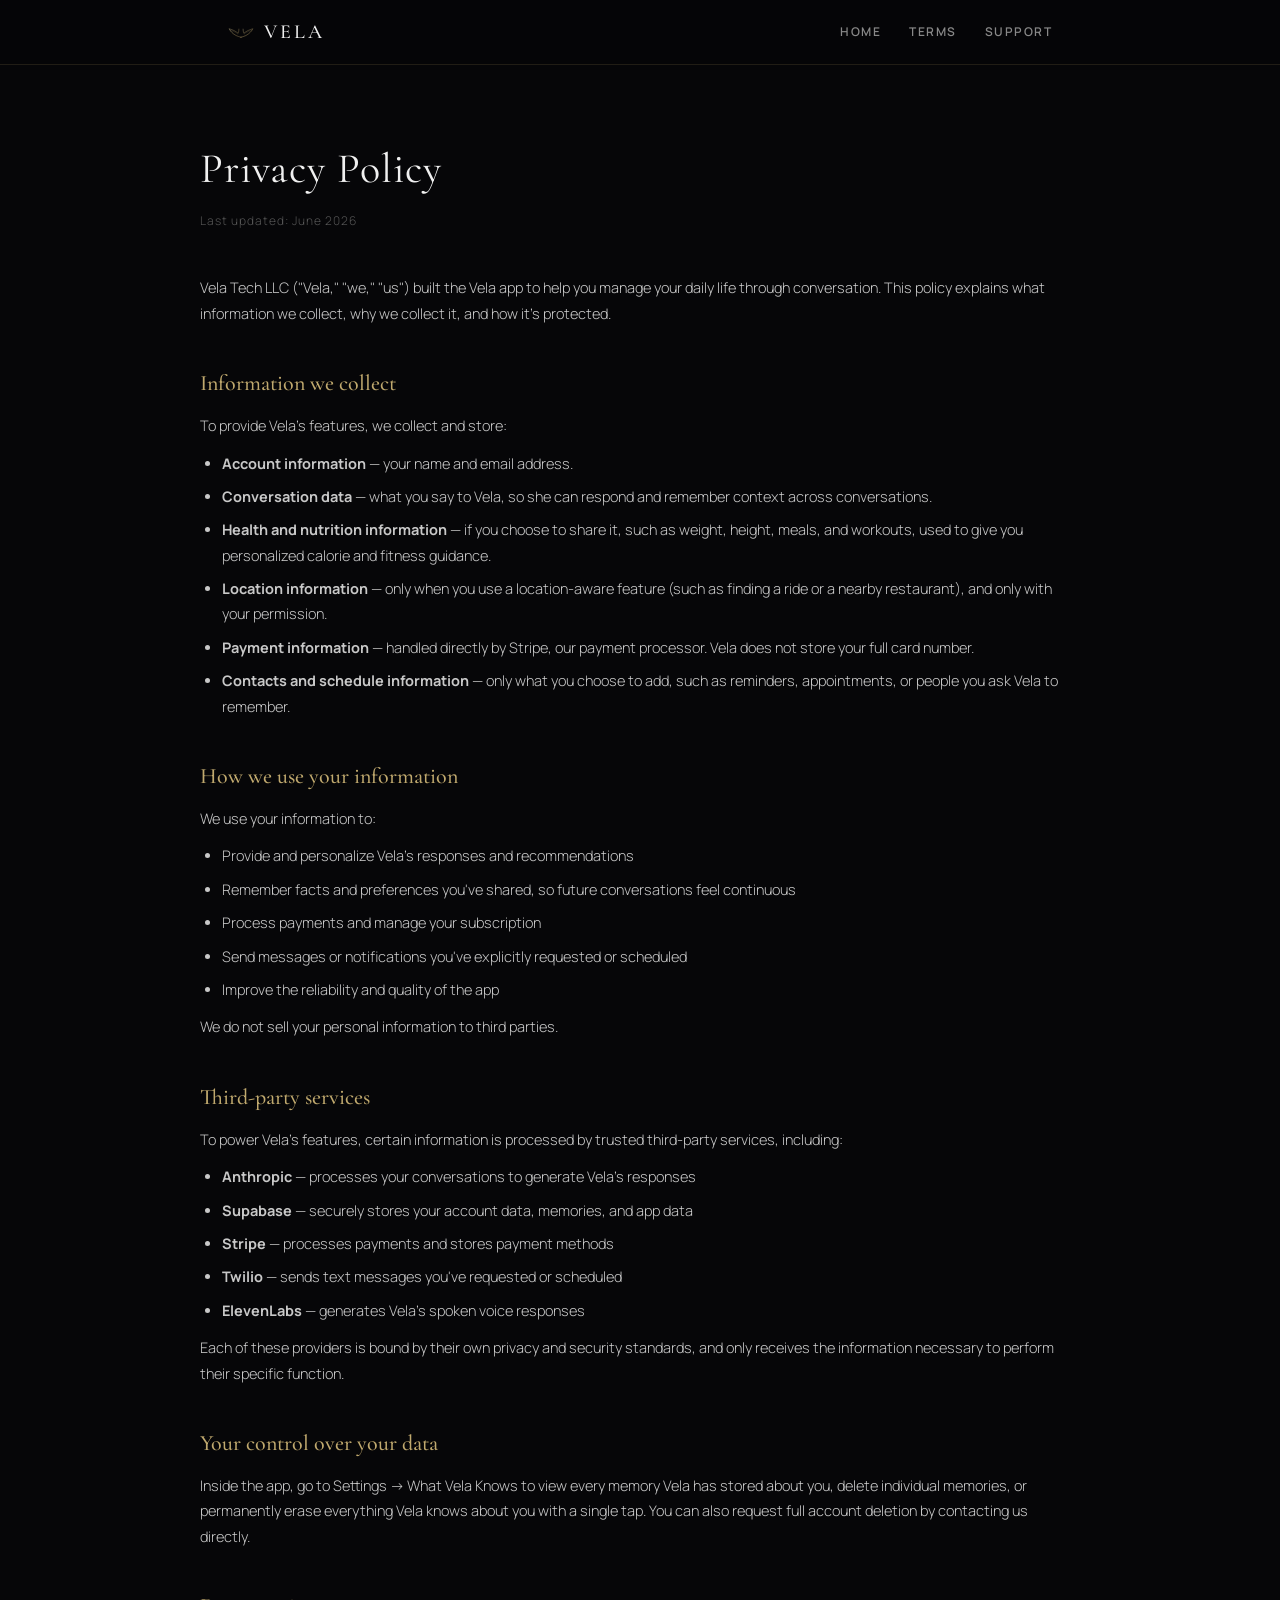
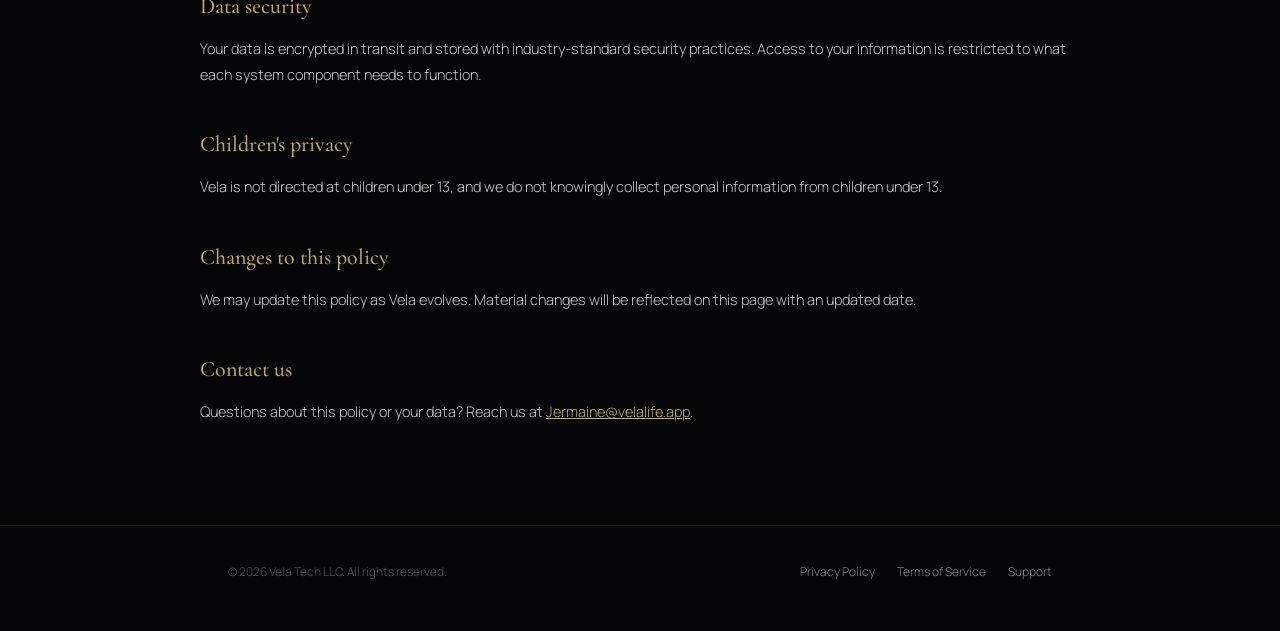
==== privacy.html @ ca6d5142 "Initial Vela website" ====
<!DOCTYPE html>
<html lang="en">
<head>
<meta charset="UTF-8">
<meta name="viewport" content="width=device-width, initial-scale=1.0">
<title>Privacy Policy — Vela</title>
<link rel="icon" href="assets/wing-mark.svg" type="image/svg+xml">
<link rel="stylesheet" href="assets/style.css">
</head>
<body>

<nav class="site-nav">
  <div class="wrap">
    <a href="/" class="nav-brand">
      <img src="assets/wing-mark.svg" alt="">
      <span>VELA</span>
    </a>
    <div class="nav-links">
      <a href="/">Home</a>
      <a href="terms.html">Terms</a>
      <a href="support.html">Support</a>
    </div>
  </div>
</nav>

<div class="wrap legal">
  <h1>Privacy Policy</h1>
  <p class="updated">Last updated: June 2026</p>

  <p>
    Vela Tech LLC ("Vela," "we," "us") built the Vela app to help you
    manage your daily life through conversation. This policy explains
    what information we collect, why we collect it, and how it's
    protected.
  </p>

  <h2>Information we collect</h2>
  <p>To provide Vela's features, we collect and store:</p>
  <ul>
    <li><strong>Account information</strong> — your name and email address.</li>
    <li><strong>Conversation data</strong> — what you say to Vela, so she can respond and remember context across conversations.</li>
    <li><strong>Health and nutrition information</strong> — if you choose to share it, such as weight, height, meals, and workouts, used to give you personalized calorie and fitness guidance.</li>
    <li><strong>Location information</strong> — only when you use a location-aware feature (such as finding a ride or a nearby restaurant), and only with your permission.</li>
    <li><strong>Payment information</strong> — handled directly by Stripe, our payment processor. Vela does not store your full card number.</li>
    <li><strong>Contacts and schedule information</strong> — only what you choose to add, such as reminders, appointments, or people you ask Vela to remember.</li>
  </ul>

  <h2>How we use your information</h2>
  <p>We use your information to:</p>
  <ul>
    <li>Provide and personalize Vela's responses and recommendations</li>
    <li>Remember facts and preferences you've shared, so future conversations feel continuous</li>
    <li>Process payments and manage your subscription</li>
    <li>Send messages or notifications you've explicitly requested or scheduled</li>
    <li>Improve the reliability and quality of the app</li>
  </ul>
  <p>We do not sell your personal information to third parties.</p>

  <h2>Third-party services</h2>
  <p>
    To power Vela's features, certain information is processed by trusted
    third-party services, including:
  </p>
  <ul>
    <li><strong>Anthropic</strong> — processes your conversations to generate Vela's responses</li>
    <li><strong>Supabase</strong> — securely stores your account data, memories, and app data</li>
    <li><strong>Stripe</strong> — processes payments and stores payment methods</li>
    <li><strong>Twilio</strong> — sends text messages you've requested or scheduled</li>
    <li><strong>ElevenLabs</strong> — generates Vela's spoken voice responses</li>
  </ul>
  <p>
    Each of these providers is bound by their own privacy and security
    standards, and only receives the information necessary to perform
    their specific function.
  </p>

  <h2>Your control over your data</h2>
  <p>
    Inside the app, go to Settings → What Vela Knows to view every
    memory Vela has stored about you, delete individual memories, or
    permanently erase everything Vela knows about you with a single tap.
    You can also request full account deletion by contacting us directly.
  </p>

  <h2>Data security</h2>
  <p>
    Your data is encrypted in transit and stored with industry-standard
    security practices. Access to your information is restricted to what
    each system component needs to function.
  </p>

  <h2>Children's privacy</h2>
  <p>
    Vela is not directed at children under 13, and we do not knowingly
    collect personal information from children under 13.
  </p>

  <h2>Changes to this policy</h2>
  <p>
    We may update this policy as Vela evolves. Material changes will be
    reflected on this page with an updated date.
  </p>

  <h2>Contact us</h2>
  <p>
    Questions about this policy or your data? Reach us at
    <a href="mailto:Jermaine@velalife.app">Jermaine@velalife.app</a>.
  </p>
</div>

<footer>
  <div class="wrap">
    <div class="copyright">&copy; <span id="year"></span> Vela Tech LLC. All rights reserved.</div>
    <div class="foot-links">
      <a href="privacy.html">Privacy Policy</a>
      <a href="terms.html">Terms of Service</a>
      <a href="support.html">Support</a>
    </div>
  </div>
</footer>

<script>document.getElementById('year').textContent = new Date().getFullYear();</script>
</body>
</html>
---- assets/style.css ----
/* ============================================================
   VELA — shared site stylesheet
   Design tokens pulled directly from the Vela app itself, so the
   website and the app feel like the same product.
   ============================================================ */

@import url('https://fonts.googleapis.com/css2?family=Cormorant+Garamond:ital,wght@0,300;0,400;0,500;1,400&family=Manrope:wght@300;400;500;600;700&display=swap');

:root {
  --bg: #060608;
  --surface: rgba(255,255,255,0.03);
  --border: rgba(192,169,110,0.15);
  --border-strong: rgba(192,169,110,0.3);
  --gold: #C0A96E;
  --gold-bright: #E8D4A0;
  --text: #F0F0F0;
  --text-dim: #C8C8C8;
  --muted: #888;
  --muted-dim: #555;

  --display: 'Cormorant Garamond', Georgia, serif;
  --body: 'Manrope', -apple-system, BlinkMacSystemFont, sans-serif;
}

* { box-sizing: border-box; margin: 0; padding: 0; }

html { scroll-behavior: smooth; }

body {
  background: var(--bg);
  color: var(--text);
  font-family: var(--body);
  font-weight: 300;
  line-height: 1.6;
  -webkit-font-smoothing: antialiased;
}

a { color: var(--gold); text-decoration: none; }
a:hover { color: var(--gold-bright); }
a:focus-visible, button:focus-visible {
  outline: 1px solid var(--gold);
  outline-offset: 4px;
}

img, svg { display: block; max-width: 100%; }

.wrap {
  max-width: 880px;
  margin: 0 auto;
  padding: 0 28px;
}

nav.site-nav {
  position: sticky;
  top: 0;
  z-index: 10;
  background: rgba(6,6,8,0.85);
  backdrop-filter: blur(12px);
  border-bottom: 1px solid var(--border);
}
nav.site-nav .wrap {
  display: flex;
  align-items: center;
  justify-content: space-between;
  height: 64px;
}
.nav-brand {
  display: flex;
  align-items: center;
  gap: 10px;
}
.nav-brand img { width: 26px; height: 16px; }
.nav-brand span {
  font-family: var(--display);
  font-size: 20px;
  font-weight: 500;
  letter-spacing: 3px;
  color: var(--text);
}
.nav-links {
  display: flex;
  gap: 28px;
}
.nav-links a {
  font-size: 12px;
  letter-spacing: 1.5px;
  text-transform: uppercase;
  color: var(--muted);
  font-weight: 600;
}
.nav-links a:hover { color: var(--gold); }

.hero {
  padding: 110px 0 90px;
  text-align: center;
}
.hero-mark {
  width: 130px;
  margin: 0 auto 36px;
  animation: rise 1.4s ease-out both, breathe 5s ease-in-out 1.4s infinite;
  filter: drop-shadow(0 0 18px rgba(192,169,110,0.25));
}
@keyframes rise {
  from { opacity: 0; transform: translateY(14px) scale(0.96); }
  to { opacity: 1; transform: translateY(0) scale(1); }
}
@keyframes breathe {
  0%, 100% { filter: drop-shadow(0 0 18px rgba(192,169,110,0.25)); }
  50% { filter: drop-shadow(0 0 30px rgba(192,169,110,0.45)); }
}
@media (prefers-reduced-motion: reduce) {
  .hero-mark { animation: none; }
}
.hero h1 {
  font-family: var(--display);
  font-weight: 300;
  font-size: clamp(48px, 9vw, 84px);
  letter-spacing: 10px;
  color: var(--text);
  margin-bottom: 18px;
}
.hero .tagline {
  font-family: var(--display);
  font-style: italic;
  font-size: clamp(18px, 3vw, 24px);
  color: var(--gold);
  font-weight: 400;
  margin-bottom: 22px;
}
.hero p.lede {
  max-width: 480px;
  margin: 0 auto;
  color: var(--muted);
  font-size: 15px;
  font-weight: 300;
}

.eyebrow {
  font-size: 11px;
  letter-spacing: 3px;
  text-transform: uppercase;
  color: var(--muted);
  font-weight: 600;
  margin-bottom: 14px;
}
section.block {
  padding: 64px 0;
  border-top: 1px solid var(--border);
}
section.block h2 {
  font-family: var(--display);
  font-weight: 400;
  font-size: 32px;
  letter-spacing: 1px;
  color: var(--text);
  margin-bottom: 18px;
}
section.block p {
  color: var(--text-dim);
  font-size: 15px;
  font-weight: 300;
  max-width: 640px;
}
section.block p + p { margin-top: 14px; }

.card {
  background: var(--surface);
  border: 1px solid var(--border);
  border-radius: 16px;
  padding: 28px;
}
.info-grid {
  display: grid;
  grid-template-columns: 1fr 1fr;
  gap: 24px;
  margin-top: 8px;
}
@media (max-width: 560px) {
  .info-grid { grid-template-columns: 1fr; }
}
.info-grid .label {
  font-size: 10px;
  letter-spacing: 2px;
  text-transform: uppercase;
  color: var(--muted-dim);
  font-weight: 600;
  margin-bottom: 6px;
}
.info-grid .value {
  color: var(--text);
  font-size: 15px;
  font-weight: 400;
}

footer {
  border-top: 1px solid var(--border);
  padding: 36px 0 50px;
}
footer .wrap {
  display: flex;
  flex-wrap: wrap;
  gap: 16px;
  align-items: center;
  justify-content: space-between;
}
footer .copyright {
  font-size: 12px;
  color: var(--muted-dim);
}
footer .foot-links {
  display: flex;
  gap: 22px;
}
footer .foot-links a {
  font-size: 12px;
  color: var(--muted);
}
footer .foot-links a:hover { color: var(--gold); }

.legal {
  padding: 70px 0 100px;
}
.legal h1 {
  font-family: var(--display);
  font-weight: 400;
  font-size: 42px;
  letter-spacing: 1px;
  margin-bottom: 8px;
}
.legal .updated {
  color: var(--muted-dim);
  font-size: 12px;
  letter-spacing: 1px;
  margin-bottom: 44px;
}
.legal h2 {
  font-family: var(--display);
  font-weight: 500;
  font-size: 22px;
  color: var(--gold);
  margin: 40px 0 12px;
}
.legal p, .legal li {
  color: var(--text-dim);
  font-size: 14.5px;
  font-weight: 300;
  line-height: 1.75;
}
.legal p + p { margin-top: 12px; }
.legal ul { margin: 12px 0 12px 22px; }
.legal li { margin-bottom: 8px; }
.legal a { text-decoration: underline; }
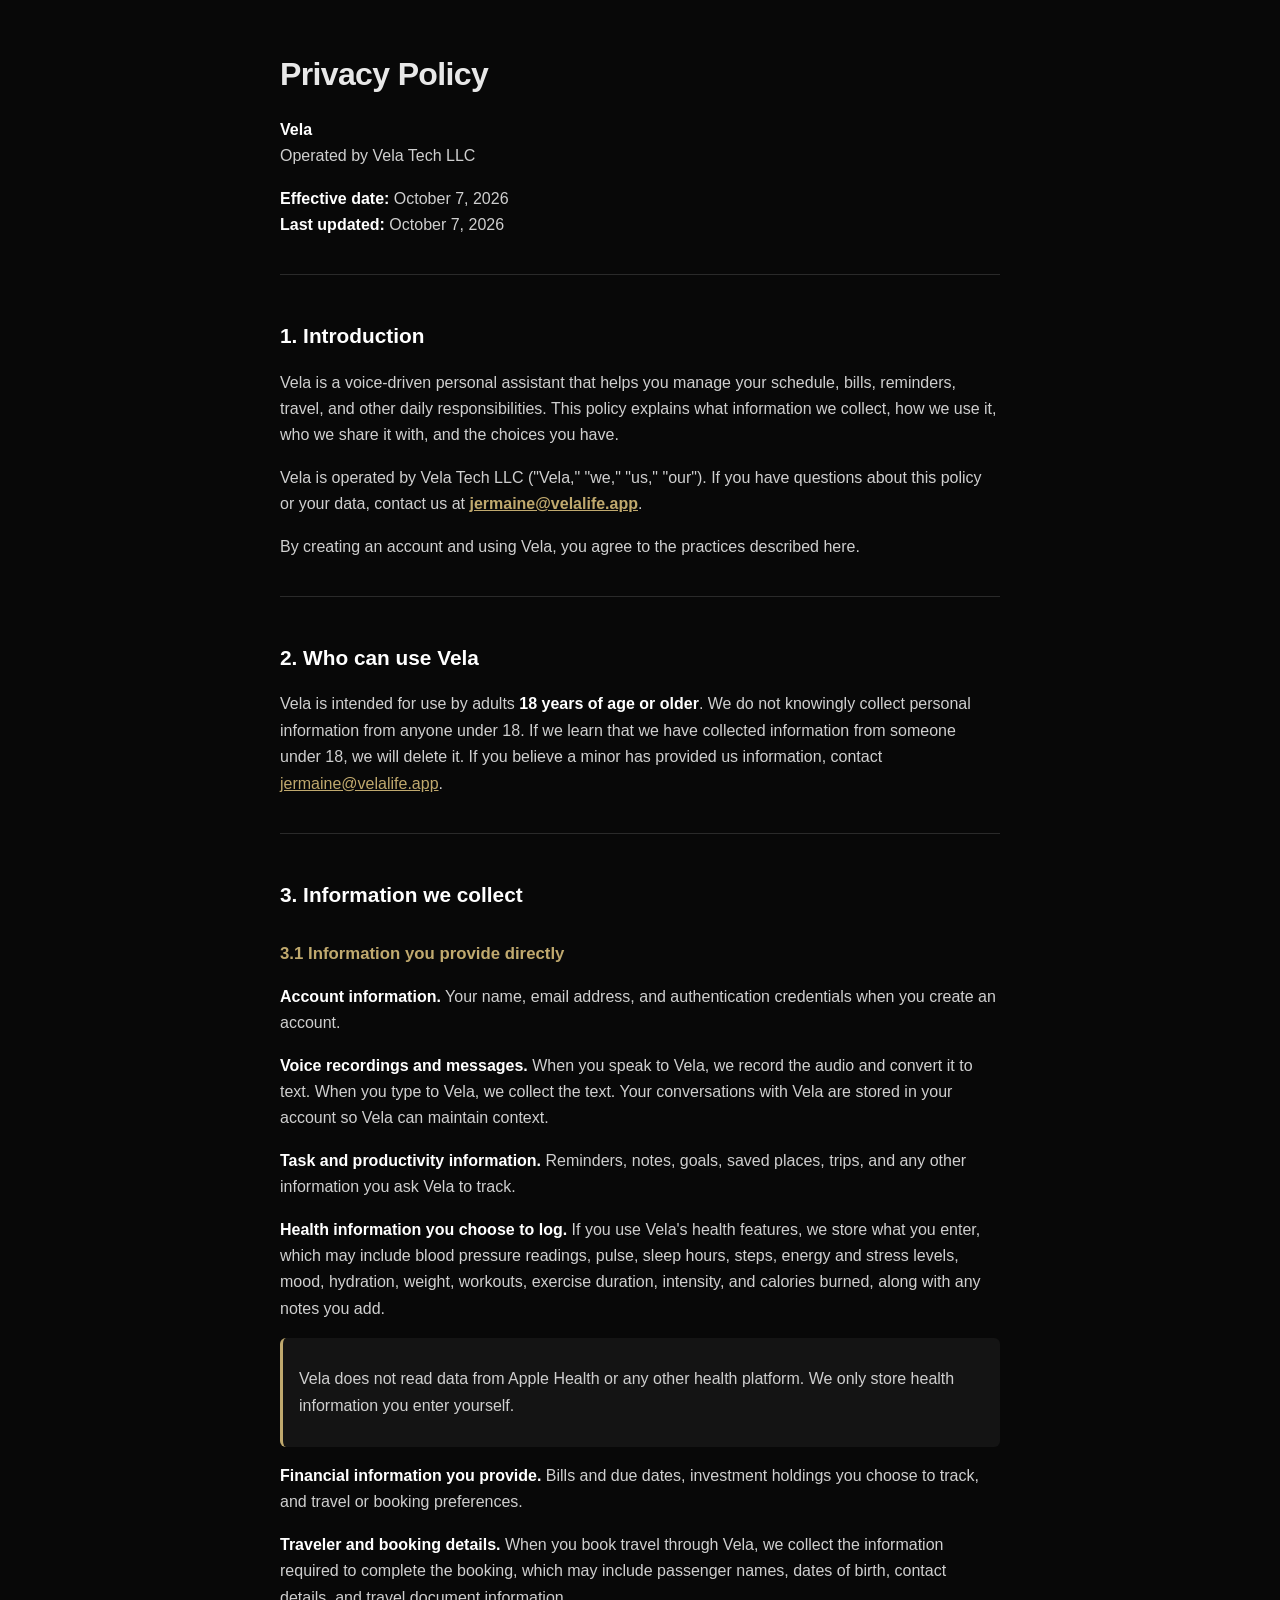
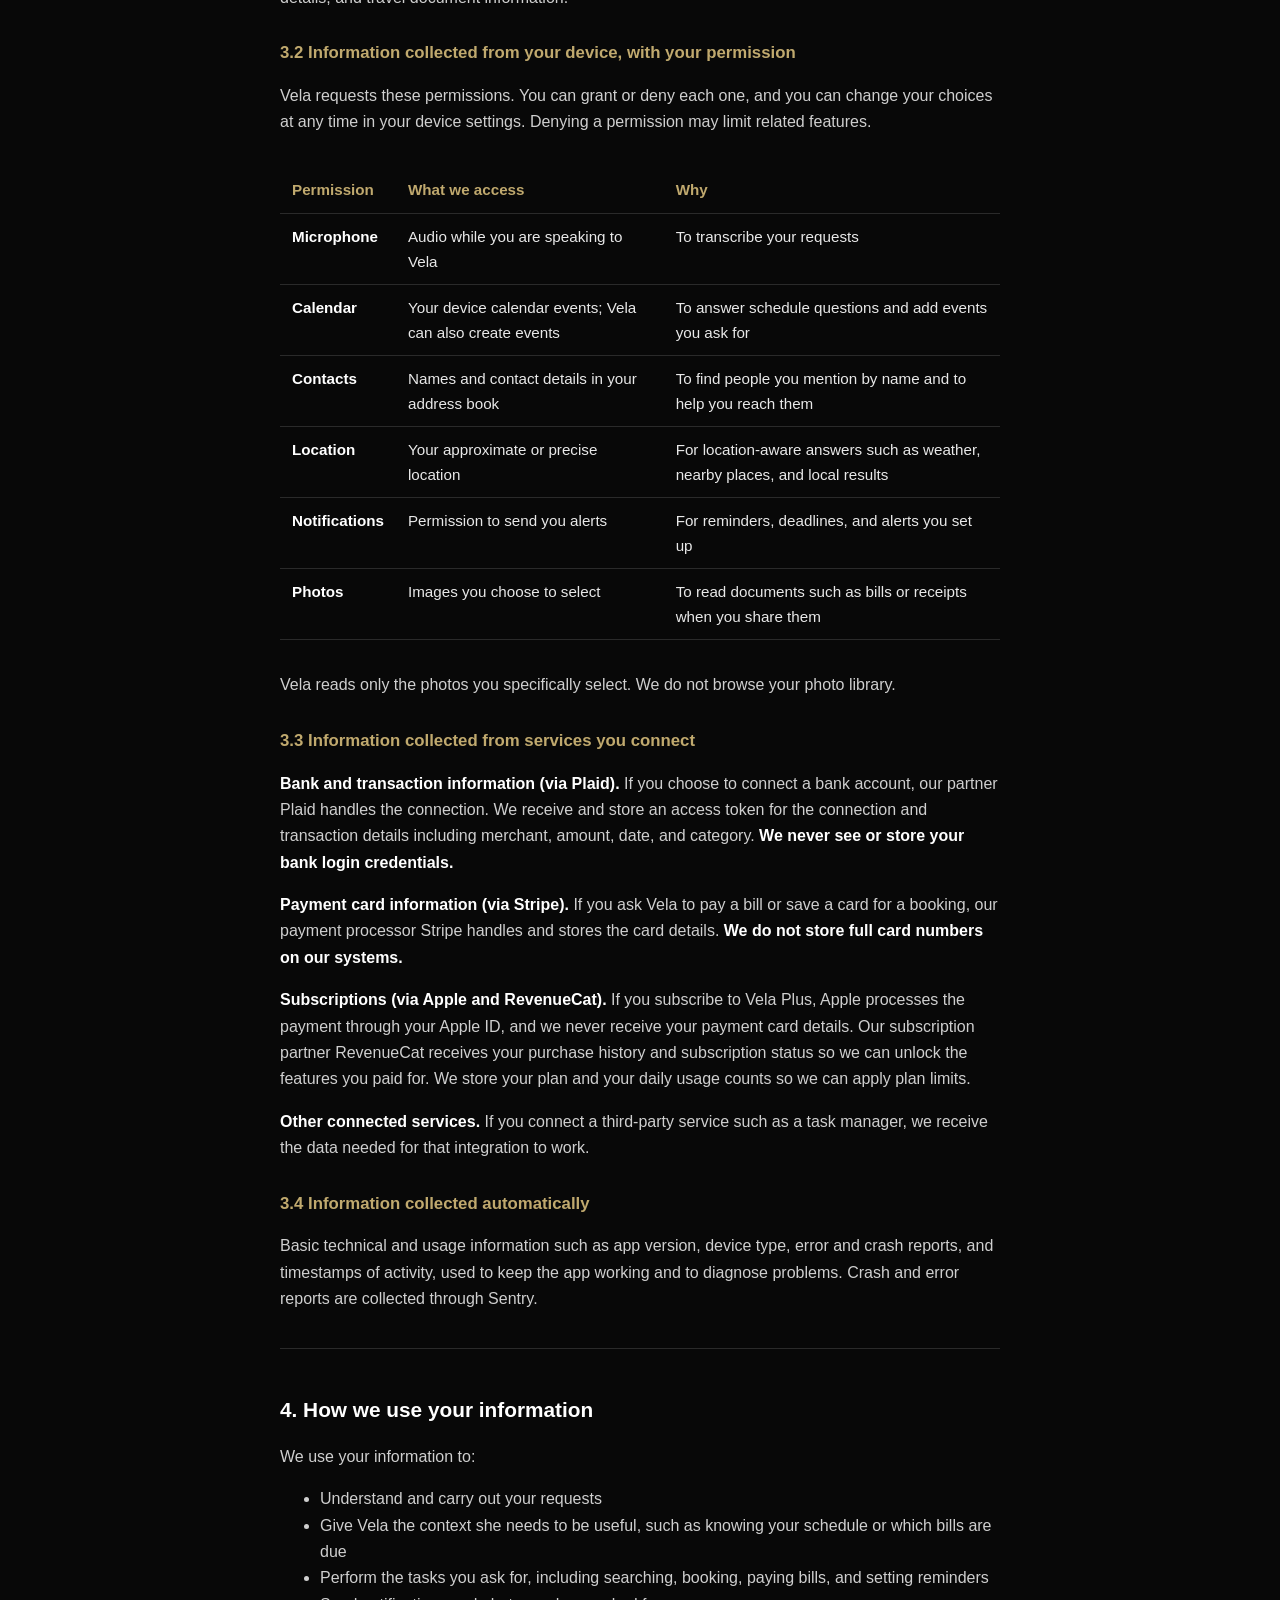
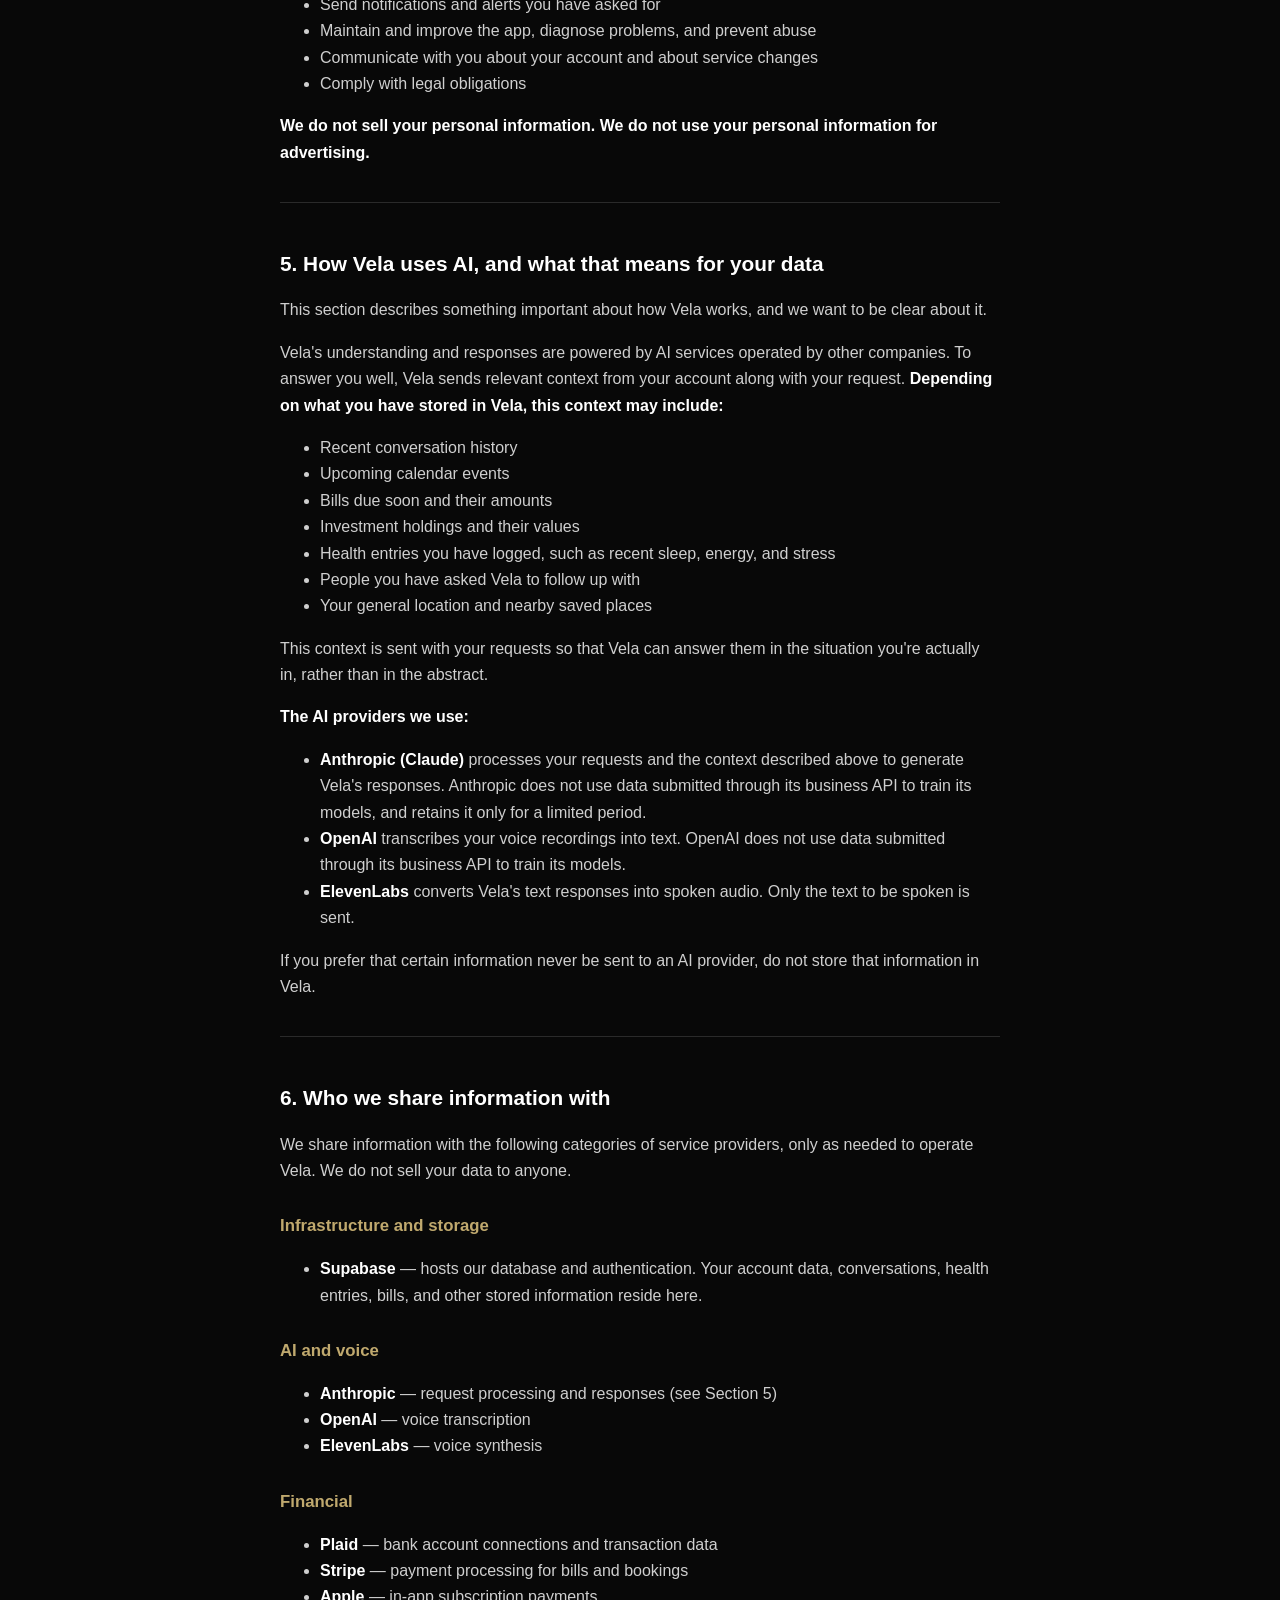
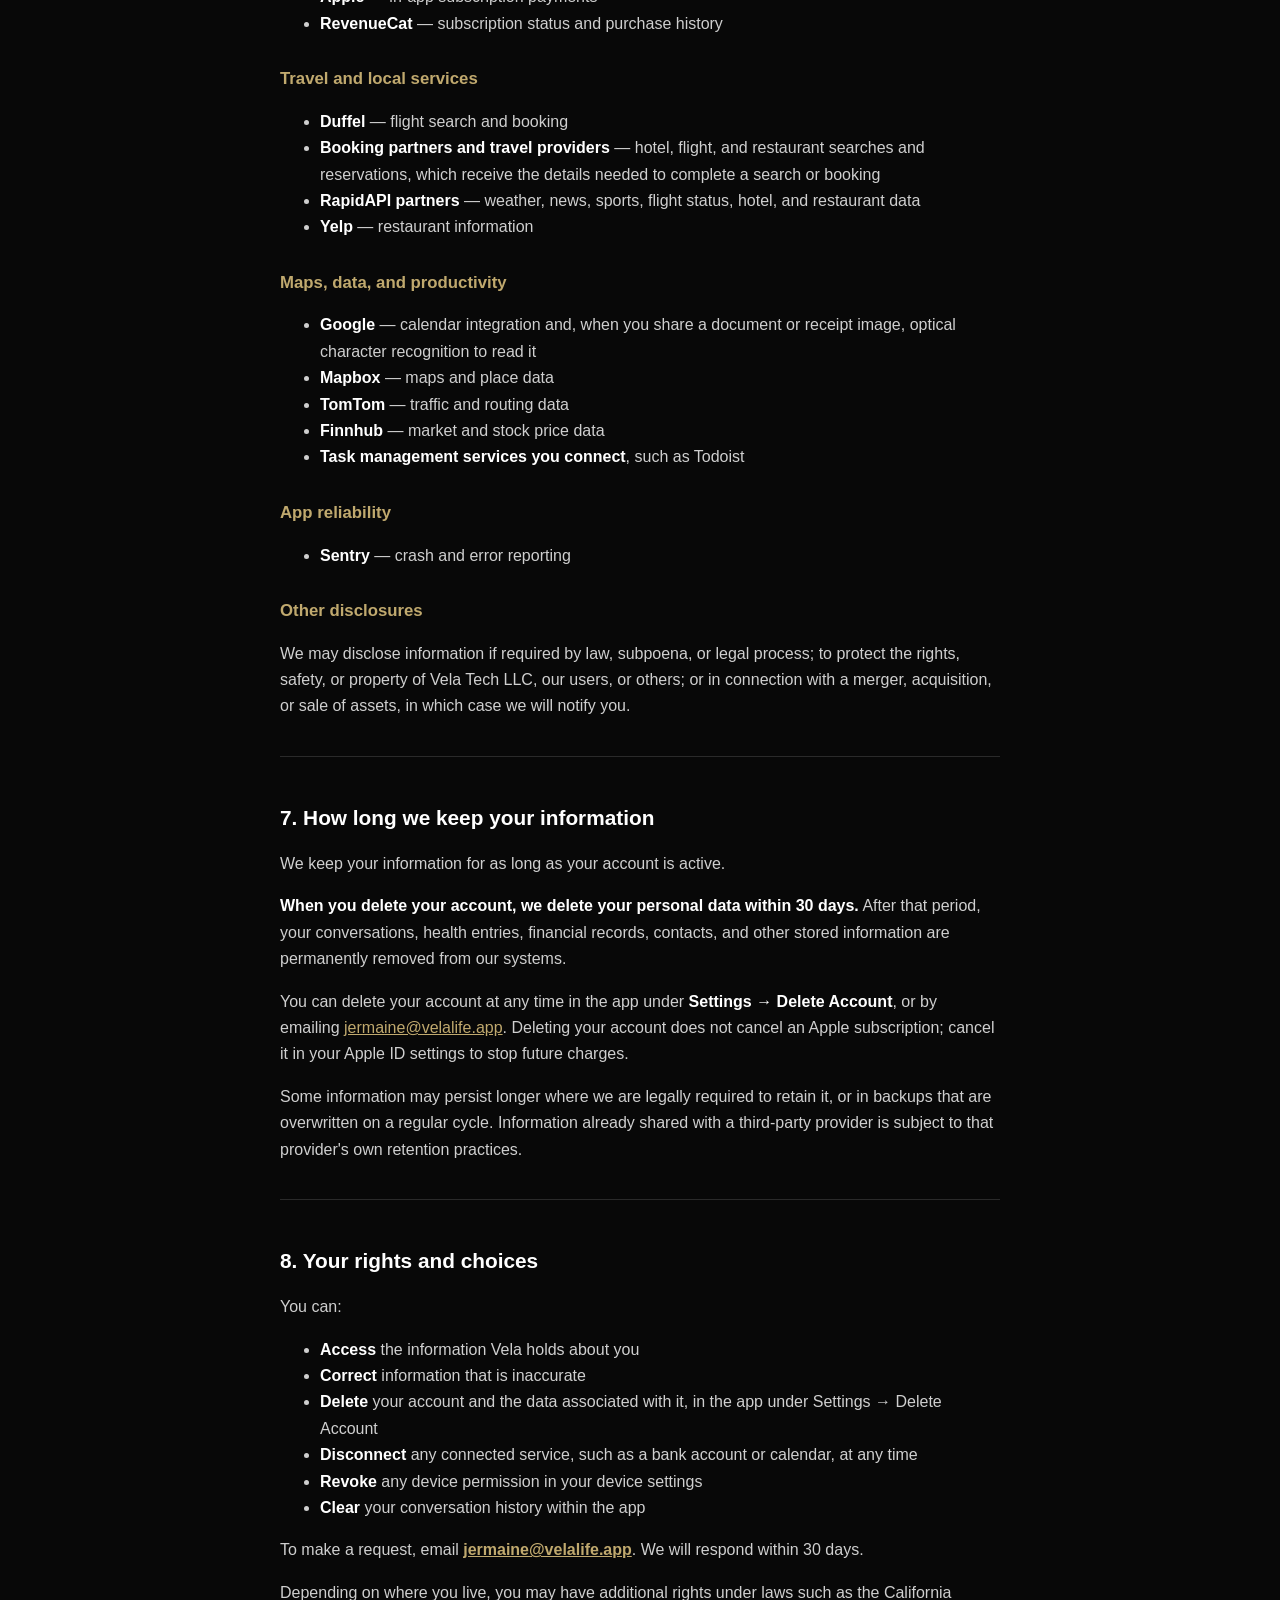
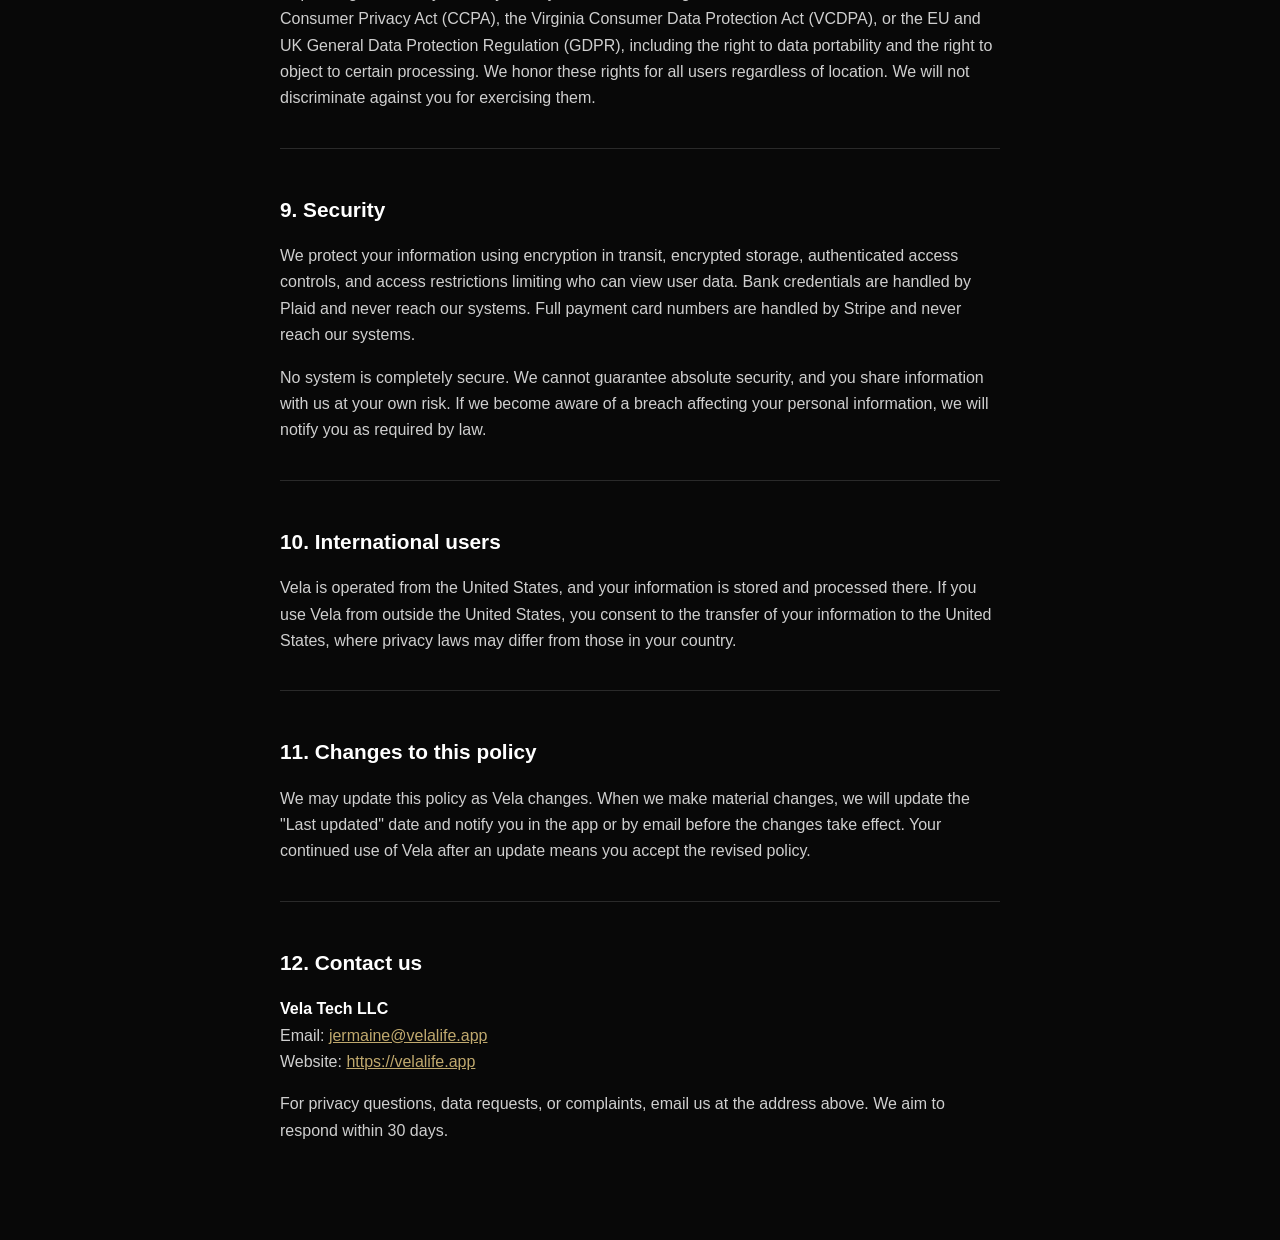
==== commit 2a4a42a1: "Privacy policy: full current policy (AI providers, subscriptions, Sentry, in-app deletion); clean UR" ====
--- a/privacy.html
+++ b/privacy.html
@@ -1,124 +1,276 @@
 <!DOCTYPE html>
 <html lang="en">
 <head>
-<meta charset="UTF-8">
-<meta name="viewport" content="width=device-width, initial-scale=1.0">
+<meta charset="utf-8">
+<meta name="viewport" content="width=device-width, initial-scale=1">
 <title>Privacy Policy — Vela</title>
-<link rel="icon" href="assets/wing-mark.svg" type="image/svg+xml">
-<link rel="stylesheet" href="assets/style.css">
+<style>
+  :root { color-scheme: dark; }
+  body { margin: 0; background: #080808; color: #E8E8E8; font-family: -apple-system, BlinkMacSystemFont, "Segoe UI", Helvetica, Arial, sans-serif; line-height: 1.65; }
+  main { max-width: 720px; margin: 0 auto; padding: 48px 22px 80px; }
+  h1 { font-size: 2rem; letter-spacing: -0.02em; margin: 0 0 8px; }
+  h2 { font-size: 1.3rem; margin: 44px 0 12px; color: #FFFFFF; }
+  h3 { font-size: 1.05rem; margin: 28px 0 8px; color: #C0A96E; }
+  p, li { color: #CFCFCF; }
+  strong { color: #FFFFFF; }
+  a { color: #C0A96E; }
+  hr { border: 0; border-top: 1px solid #2A2A2A; margin: 36px 0; }
+  blockquote { margin: 16px 0; padding: 12px 16px; border-left: 3px solid #C0A96E; background: #141414; border-radius: 6px; }
+  .table-wrap { overflow-x: auto; }
+  table { width: 100%; border-collapse: collapse; margin: 16px 0; font-size: 0.95rem; }
+  th, td { text-align: left; padding: 10px 12px; border-bottom: 1px solid #2A2A2A; vertical-align: top; }
+  th { color: #C0A96E; font-weight: 600; }
+</style>
 </head>
 <body>
-
-<nav class="site-nav">
-  <div class="wrap">
-    <a href="/" class="nav-brand">
-      <img src="assets/wing-mark.svg" alt="">
-      <span>VELA</span>
-    </a>
-    <div class="nav-links">
-      <a href="/">Home</a>
-      <a href="terms.html">Terms</a>
-      <a href="support.html">Support</a>
-    </div>
-  </div>
-</nav>
-
-<div class="wrap legal">
-  <h1>Privacy Policy</h1>
-  <p class="updated">Last updated: June 2026</p>
-
-  <p>
-    Vela Tech LLC ("Vela," "we," "us") built the Vela app to help you
-    manage your daily life through conversation. This policy explains
-    what information we collect, why we collect it, and how it's
-    protected.
-  </p>
-
-  <h2>Information we collect</h2>
-  <p>To provide Vela's features, we collect and store:</p>
-  <ul>
-    <li><strong>Account information</strong> — your name and email address.</li>
-    <li><strong>Conversation data</strong> — what you say to Vela, so she can respond and remember context across conversations.</li>
-    <li><strong>Health and nutrition information</strong> — if you choose to share it, such as weight, height, meals, and workouts, used to give you personalized calorie and fitness guidance.</li>
-    <li><strong>Location information</strong> — only when you use a location-aware feature (such as finding a ride or a nearby restaurant), and only with your permission.</li>
-    <li><strong>Payment information</strong> — handled directly by Stripe, our payment processor. Vela does not store your full card number.</li>
-    <li><strong>Contacts and schedule information</strong> — only what you choose to add, such as reminders, appointments, or people you ask Vela to remember.</li>
-  </ul>
-
-  <h2>How we use your information</h2>
-  <p>We use your information to:</p>
-  <ul>
-    <li>Provide and personalize Vela's responses and recommendations</li>
-    <li>Remember facts and preferences you've shared, so future conversations feel continuous</li>
-    <li>Process payments and manage your subscription</li>
-    <li>Send messages or notifications you've explicitly requested or scheduled</li>
-    <li>Improve the reliability and quality of the app</li>
-  </ul>
-  <p>We do not sell your personal information to third parties.</p>
-
-  <h2>Third-party services</h2>
-  <p>
-    To power Vela's features, certain information is processed by trusted
-    third-party services, including:
-  </p>
-  <ul>
-    <li><strong>Anthropic</strong> — processes your conversations to generate Vela's responses</li>
-    <li><strong>Supabase</strong> — securely stores your account data, memories, and app data</li>
-    <li><strong>Stripe</strong> — processes payments and stores payment methods</li>
-    <li><strong>Twilio</strong> — sends text messages you've requested or scheduled</li>
-    <li><strong>ElevenLabs</strong> — generates Vela's spoken voice responses</li>
-  </ul>
-  <p>
-    Each of these providers is bound by their own privacy and security
-    standards, and only receives the information necessary to perform
-    their specific function.
-  </p>
-
-  <h2>Your control over your data</h2>
-  <p>
-    Inside the app, go to Settings → What Vela Knows to view every
-    memory Vela has stored about you, delete individual memories, or
-    permanently erase everything Vela knows about you with a single tap.
-    You can also request full account deletion by contacting us directly.
-  </p>
-
-  <h2>Data security</h2>
-  <p>
-    Your data is encrypted in transit and stored with industry-standard
-    security practices. Access to your information is restricted to what
-    each system component needs to function.
-  </p>
-
-  <h2>Children's privacy</h2>
-  <p>
-    Vela is not directed at children under 13, and we do not knowingly
-    collect personal information from children under 13.
-  </p>
-
-  <h2>Changes to this policy</h2>
-  <p>
-    We may update this policy as Vela evolves. Material changes will be
-    reflected on this page with an updated date.
-  </p>
-
-  <h2>Contact us</h2>
-  <p>
-    Questions about this policy or your data? Reach us at
-    <a href="mailto:Jermaine@velalife.app">Jermaine@velalife.app</a>.
-  </p>
+<main>
+
+<h1>Privacy Policy</h1>
+
+<p><strong>Vela</strong><br>
+Operated by Vela Tech LLC</p>
+
+<p><strong>Effective date:</strong> October 7, 2026<br>
+<strong>Last updated:</strong> October 7, 2026</p>
+
+<hr>
+
+<h2>1. Introduction</h2>
+
+<p>Vela is a voice-driven personal assistant that helps you manage your schedule, bills, reminders, travel, and other daily responsibilities. This policy explains what information we collect, how we use it, who we share it with, and the choices you have.</p>
+
+<p>Vela is operated by Vela Tech LLC ("Vela," "we," "us," "our"). If you have questions about this policy or your data, contact us at <strong><a href="mailto:jermaine@velalife.app">jermaine@velalife.app</a></strong>.</p>
+
+<p>By creating an account and using Vela, you agree to the practices described here.</p>
+
+<hr>
+
+<h2>2. Who can use Vela</h2>
+
+<p>Vela is intended for use by adults <strong>18 years of age or older</strong>. We do not knowingly collect personal information from anyone under 18. If we learn that we have collected information from someone under 18, we will delete it. If you believe a minor has provided us information, contact <a href="mailto:jermaine@velalife.app">jermaine@velalife.app</a>.</p>
+
+<hr>
+
+<h2>3. Information we collect</h2>
+
+<h3>3.1 Information you provide directly</h3>
+
+<p><strong>Account information.</strong> Your name, email address, and authentication credentials when you create an account.</p>
+
+<p><strong>Voice recordings and messages.</strong> When you speak to Vela, we record the audio and convert it to text. When you type to Vela, we collect the text. Your conversations with Vela are stored in your account so Vela can maintain context.</p>
+
+<p><strong>Task and productivity information.</strong> Reminders, notes, goals, saved places, trips, and any other information you ask Vela to track.</p>
+
+<p><strong>Health information you choose to log.</strong> If you use Vela's health features, we store what you enter, which may include blood pressure readings, pulse, sleep hours, steps, energy and stress levels, mood, hydration, weight, workouts, exercise duration, intensity, and calories burned, along with any notes you add.</p>
+
+<blockquote>
+<p>Vela does not read data from Apple Health or any other health platform. We only store health information you enter yourself.</p>
+</blockquote>
+
+<p><strong>Financial information you provide.</strong> Bills and due dates, investment holdings you choose to track, and travel or booking preferences.</p>
+
+<p><strong>Traveler and booking details.</strong> When you book travel through Vela, we collect the information required to complete the booking, which may include passenger names, dates of birth, contact details, and travel document information.</p>
+
+<h3>3.2 Information collected from your device, with your permission</h3>
+
+<p>Vela requests these permissions. You can grant or deny each one, and you can change your choices at any time in your device settings. Denying a permission may limit related features.</p>
+
+<div class="table-wrap">
+<table>
+<thead>
+<tr><th>Permission</th><th>What we access</th><th>Why</th></tr>
+</thead>
+<tbody>
+<tr><td><strong>Microphone</strong></td><td>Audio while you are speaking to Vela</td><td>To transcribe your requests</td></tr>
+<tr><td><strong>Calendar</strong></td><td>Your device calendar events; Vela can also create events</td><td>To answer schedule questions and add events you ask for</td></tr>
+<tr><td><strong>Contacts</strong></td><td>Names and contact details in your address book</td><td>To find people you mention by name and to help you reach them</td></tr>
+<tr><td><strong>Location</strong></td><td>Your approximate or precise location</td><td>For location-aware answers such as weather, nearby places, and local results</td></tr>
+<tr><td><strong>Notifications</strong></td><td>Permission to send you alerts</td><td>For reminders, deadlines, and alerts you set up</td></tr>
+<tr><td><strong>Photos</strong></td><td>Images you choose to select</td><td>To read documents such as bills or receipts when you share them</td></tr>
+</tbody>
+</table>
 </div>
 
-<footer>
-  <div class="wrap">
-    <div class="copyright">&copy; <span id="year"></span> Vela Tech LLC. All rights reserved.</div>
-    <div class="foot-links">
-      <a href="privacy.html">Privacy Policy</a>
-      <a href="terms.html">Terms of Service</a>
-      <a href="support.html">Support</a>
-    </div>
-  </div>
-</footer>
-
-<script>document.getElementById('year').textContent = new Date().getFullYear();</script>
+<p>Vela reads only the photos you specifically select. We do not browse your photo library.</p>
+
+<h3>3.3 Information collected from services you connect</h3>
+
+<p><strong>Bank and transaction information (via Plaid).</strong> If you choose to connect a bank account, our partner Plaid handles the connection. We receive and store an access token for the connection and transaction details including merchant, amount, date, and category. <strong>We never see or store your bank login credentials.</strong></p>
+
+<p><strong>Payment card information (via Stripe).</strong> If you ask Vela to pay a bill or save a card for a booking, our payment processor Stripe handles and stores the card details. <strong>We do not store full card numbers on our systems.</strong></p>
+
+<p><strong>Subscriptions (via Apple and RevenueCat).</strong> If you subscribe to Vela Plus, Apple processes the payment through your Apple ID, and we never receive your payment card details. Our subscription partner RevenueCat receives your purchase history and subscription status so we can unlock the features you paid for. We store your plan and your daily usage counts so we can apply plan limits.</p>
+
+<p><strong>Other connected services.</strong> If you connect a third-party service such as a task manager, we receive the data needed for that integration to work.</p>
+
+<h3>3.4 Information collected automatically</h3>
+
+<p>Basic technical and usage information such as app version, device type, error and crash reports, and timestamps of activity, used to keep the app working and to diagnose problems. Crash and error reports are collected through Sentry.</p>
+
+<hr>
+
+<h2>4. How we use your information</h2>
+
+<p>We use your information to:</p>
+
+<ul>
+<li>Understand and carry out your requests</li>
+<li>Give Vela the context she needs to be useful, such as knowing your schedule or which bills are due</li>
+<li>Perform the tasks you ask for, including searching, booking, paying bills, and setting reminders</li>
+<li>Send notifications and alerts you have asked for</li>
+<li>Maintain and improve the app, diagnose problems, and prevent abuse</li>
+<li>Communicate with you about your account and about service changes</li>
+<li>Comply with legal obligations</li>
+</ul>
+
+<p><strong>We do not sell your personal information. We do not use your personal information for advertising.</strong></p>
+
+<hr>
+
+<h2>5. How Vela uses AI, and what that means for your data</h2>
+
+<p>This section describes something important about how Vela works, and we want to be clear about it.</p>
+
+<p>Vela's understanding and responses are powered by AI services operated by other companies. To answer you well, Vela sends relevant context from your account along with your request. <strong>Depending on what you have stored in Vela, this context may include:</strong></p>
+
+<ul>
+<li>Recent conversation history</li>
+<li>Upcoming calendar events</li>
+<li>Bills due soon and their amounts</li>
+<li>Investment holdings and their values</li>
+<li>Health entries you have logged, such as recent sleep, energy, and stress</li>
+<li>People you have asked Vela to follow up with</li>
+<li>Your general location and nearby saved places</li>
+</ul>
+
+<p>This context is sent with your requests so that Vela can answer them in the situation you're actually in, rather than in the abstract.</p>
+
+<p><strong>The AI providers we use:</strong></p>
+
+<ul>
+<li><strong>Anthropic (Claude)</strong> processes your requests and the context described above to generate Vela's responses. Anthropic does not use data submitted through its business API to train its models, and retains it only for a limited period.</li>
+<li><strong>OpenAI</strong> transcribes your voice recordings into text. OpenAI does not use data submitted through its business API to train its models.</li>
+<li><strong>ElevenLabs</strong> converts Vela's text responses into spoken audio. Only the text to be spoken is sent.</li>
+</ul>
+
+<p>If you prefer that certain information never be sent to an AI provider, do not store that information in Vela.</p>
+
+<hr>
+
+<h2>6. Who we share information with</h2>
+
+<p>We share information with the following categories of service providers, only as needed to operate Vela. We do not sell your data to anyone.</p>
+
+<h3>Infrastructure and storage</h3>
+
+<ul>
+<li><strong>Supabase</strong> — hosts our database and authentication. Your account data, conversations, health entries, bills, and other stored information reside here.</li>
+</ul>
+
+<h3>AI and voice</h3>
+
+<ul>
+<li><strong>Anthropic</strong> — request processing and responses (see Section 5)</li>
+<li><strong>OpenAI</strong> — voice transcription</li>
+<li><strong>ElevenLabs</strong> — voice synthesis</li>
+</ul>
+
+<h3>Financial</h3>
+
+<ul>
+<li><strong>Plaid</strong> — bank account connections and transaction data</li>
+<li><strong>Stripe</strong> — payment processing for bills and bookings</li>
+<li><strong>Apple</strong> — in-app subscription payments</li>
+<li><strong>RevenueCat</strong> — subscription status and purchase history</li>
+</ul>
+
+<h3>Travel and local services</h3>
+
+<ul>
+<li><strong>Duffel</strong> — flight search and booking</li>
+<li><strong>Booking partners and travel providers</strong> — hotel, flight, and restaurant searches and reservations, which receive the details needed to complete a search or booking</li>
+<li><strong>RapidAPI partners</strong> — weather, news, sports, flight status, hotel, and restaurant data</li>
+<li><strong>Yelp</strong> — restaurant information</li>
+</ul>
+
+<h3>Maps, data, and productivity</h3>
+
+<ul>
+<li><strong>Google</strong> — calendar integration and, when you share a document or receipt image, optical character recognition to read it</li>
+<li><strong>Mapbox</strong> — maps and place data</li>
+<li><strong>TomTom</strong> — traffic and routing data</li>
+<li><strong>Finnhub</strong> — market and stock price data</li>
+<li><strong>Task management services you connect</strong>, such as Todoist</li>
+</ul>
+
+<h3>App reliability</h3>
+<ul><li><strong>Sentry</strong> — crash and error reporting</li></ul>
+
+<h3>Other disclosures</h3>
+
+<p>We may disclose information if required by law, subpoena, or legal process; to protect the rights, safety, or property of Vela Tech LLC, our users, or others; or in connection with a merger, acquisition, or sale of assets, in which case we will notify you.</p>
+
+<hr>
+
+<h2>7. How long we keep your information</h2>
+
+<p>We keep your information for as long as your account is active.</p>
+
+<p><strong>When you delete your account, we delete your personal data within 30 days.</strong> After that period, your conversations, health entries, financial records, contacts, and other stored information are permanently removed from our systems.</p>
+
+<p>You can delete your account at any time in the app under <strong>Settings → Delete Account</strong>, or by emailing <a href="mailto:jermaine@velalife.app">jermaine@velalife.app</a>. Deleting your account does not cancel an Apple subscription; cancel it in your Apple ID settings to stop future charges.</p>
+
+<p>Some information may persist longer where we are legally required to retain it, or in backups that are overwritten on a regular cycle. Information already shared with a third-party provider is subject to that provider's own retention practices.</p>
+
+<hr>
+
+<h2>8. Your rights and choices</h2>
+
+<p>You can:</p>
+
+<ul>
+<li><strong>Access</strong> the information Vela holds about you</li>
+<li><strong>Correct</strong> information that is inaccurate</li>
+<li><strong>Delete</strong> your account and the data associated with it, in the app under Settings → Delete Account</li>
+<li><strong>Disconnect</strong> any connected service, such as a bank account or calendar, at any time</li>
+<li><strong>Revoke</strong> any device permission in your device settings</li>
+<li><strong>Clear</strong> your conversation history within the app</li>
+</ul>
+
+<p>To make a request, email <strong><a href="mailto:jermaine@velalife.app">jermaine@velalife.app</a></strong>. We will respond within 30 days.</p>
+
+<p>Depending on where you live, you may have additional rights under laws such as the California Consumer Privacy Act (CCPA), the Virginia Consumer Data Protection Act (VCDPA), or the EU and UK General Data Protection Regulation (GDPR), including the right to data portability and the right to object to certain processing. We honor these rights for all users regardless of location. We will not discriminate against you for exercising them.</p>
+
+<hr>
+
+<h2>9. Security</h2>
+
+<p>We protect your information using encryption in transit, encrypted storage, authenticated access controls, and access restrictions limiting who can view user data. Bank credentials are handled by Plaid and never reach our systems. Full payment card numbers are handled by Stripe and never reach our systems.</p>
+
+<p>No system is completely secure. We cannot guarantee absolute security, and you share information with us at your own risk. If we become aware of a breach affecting your personal information, we will notify you as required by law.</p>
+
+<hr>
+
+<h2>10. International users</h2>
+
+<p>Vela is operated from the United States, and your information is stored and processed there. If you use Vela from outside the United States, you consent to the transfer of your information to the United States, where privacy laws may differ from those in your country.</p>
+
+<hr>
+
+<h2>11. Changes to this policy</h2>
+
+<p>We may update this policy as Vela changes. When we make material changes, we will update the "Last updated" date and notify you in the app or by email before the changes take effect. Your continued use of Vela after an update means you accept the revised policy.</p>
+
+<hr>
+
+<h2>12. Contact us</h2>
+
+<p><strong>Vela Tech LLC</strong><br>
+Email: <a href="mailto:jermaine@velalife.app">jermaine@velalife.app</a><br>
+Website: <a href="https://velalife.app">https://velalife.app</a></p>
+
+<p>For privacy questions, data requests, or complaints, email us at the address above. We aim to respond within 30 days.</p>
+
+</main>
 </body>
 </html>
